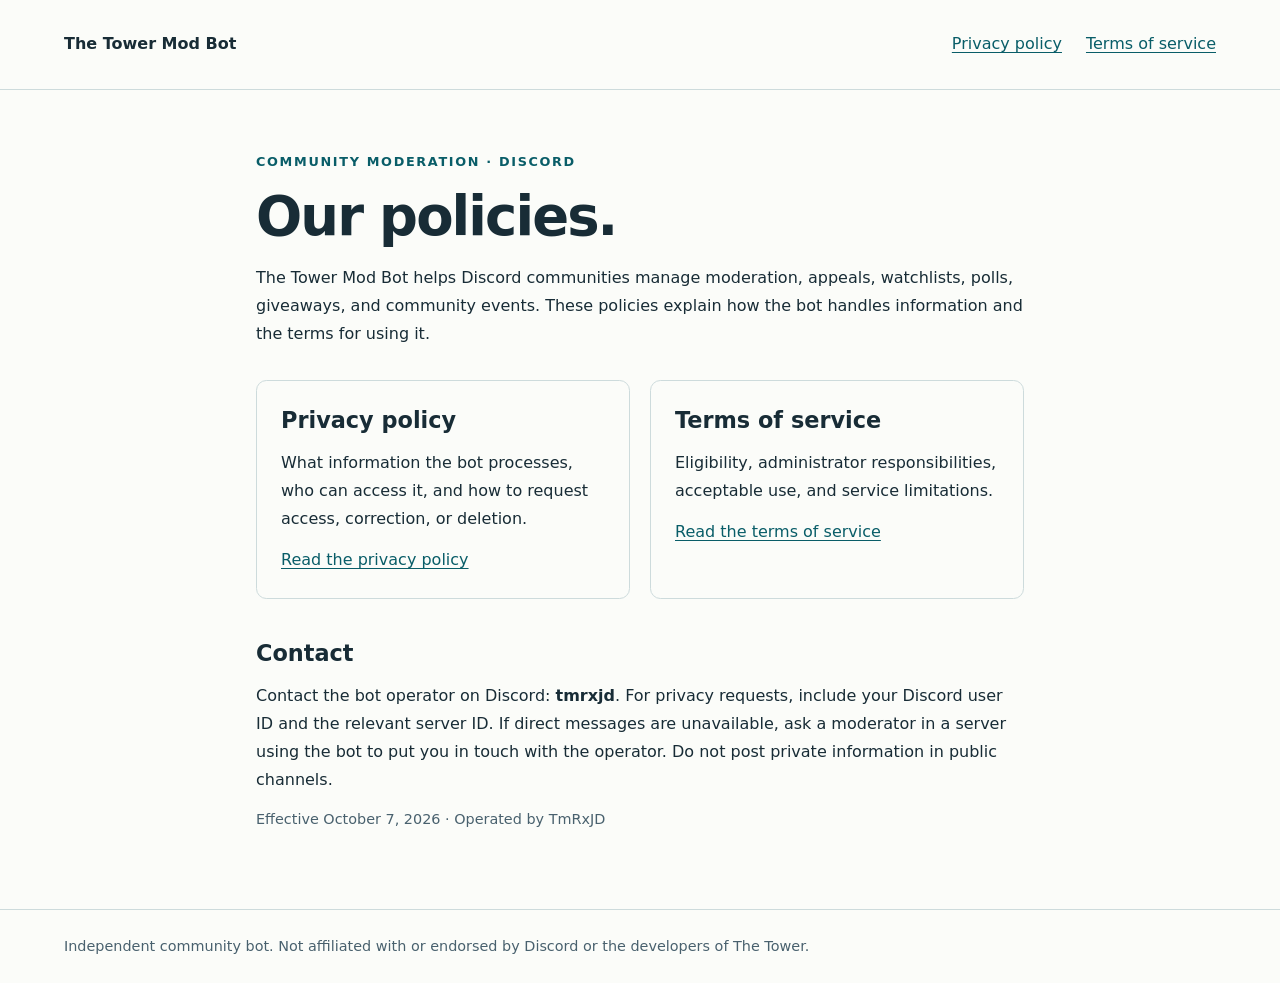
==== index.html @ 6e04f103 "Add Tower Mod Bot policies" ====
<!doctype html>
<html lang="en">
<head><meta charset="utf-8"><meta name="viewport" content="width=device-width, initial-scale=1"><title>Policies | The Tower Mod Bot</title><meta name="description" content="Privacy policy and terms of service for The Tower Mod Bot on Discord."><link rel="stylesheet" href="styles.css"></head>
<body>
<a class="skip" href="#content">Skip to content</a>
<header><a class="brand" href="./">The Tower Mod Bot</a><nav aria-label="Primary"><a href="privacy/">Privacy policy</a><a href="terms/">Terms of service</a></nav></header>
<main id="content" tabindex="-1">
<p class="eyebrow">Community moderation · Discord</p>
<h1>Our policies.</h1>
<p>The Tower Mod Bot helps Discord communities manage moderation, appeals, watchlists, polls, giveaways, and community events. These policies explain how the bot handles information and the terms for using it.</p>
<div class="cards"><section class="card"><h2>Privacy policy</h2><p>What information the bot processes, who can access it, and how to request access, correction, or deletion.</p><a href="privacy/">Read the privacy policy</a></section><section class="card"><h2>Terms of service</h2><p>Eligibility, administrator responsibilities, acceptable use, and service limitations.</p><a href="terms/">Read the terms of service</a></section></div>
<h2>Contact</h2><p>Contact the bot operator on Discord: <strong>tmrxjd</strong>. For privacy requests, include your Discord user ID and the relevant server ID. If direct messages are unavailable, ask a moderator in a server using the bot to put you in touch with the operator. Do not post private information in public channels.</p>
<p class="meta">Effective October 7, 2026 · Operated by TmRxJD</p>
</main><footer>Independent community bot. Not affiliated with or endorsed by Discord or the developers of The Tower.</footer>
</body></html>
---- styles.css ----
:root { color-scheme: light; --ink: #182c36; --muted: #49616e; --accent: #095d68; --line: #cddbdc; --paper: #fbfcf9; }
body { margin: 0; background: var(--paper); color: var(--ink); font: 1rem/1.75 system-ui, sans-serif; }
a { color: var(--accent); text-underline-offset: .2em; overflow-wrap: anywhere; }
a:hover { text-decoration-thickness: 2px; }
a:focus-visible { outline: 3px solid var(--accent); outline-offset: 4px; }
.skip { position: absolute; inset-block-start: -6rem; inset-inline-start: 1rem; padding: .6rem 1rem; background: white; }
.skip:focus { inset-block-start: 1rem; }
header, main, footer { max-inline-size: 72rem; margin-inline: auto; padding-inline: clamp(1.25rem, 5vw, 4rem); }
header { padding-block: 1.5rem; border-block-end: 1px solid var(--line); display: flex; justify-content: space-between; align-items: center; gap: 1rem; flex-wrap: wrap; }
.brand { font-weight: 750; color: var(--ink); text-decoration: none; }
nav { display: flex; flex-wrap: wrap; gap: .5rem 1.5rem; }
nav a { display: inline-block; padding-block: .4rem; }
nav a[aria-current="page"] { font-weight: 750; }
main { max-inline-size: 48rem; padding-block: 3rem 4rem; }
.eyebrow { text-transform: uppercase; letter-spacing: .13em; font-size: .8rem; font-weight: 750; color: var(--accent); }
h1 { font-size: clamp(2.2rem, 6vw, 3.4rem); line-height: 1.15; letter-spacing: -.035em; margin-block: .65rem 1rem; }
h2 { font-size: 1.4rem; line-height: 1.4; margin-block: 2.4rem .7rem; }
p, ul, ol { margin-block: .8rem; }
li { margin-block: .45rem; }
.meta { color: var(--muted); font-size: .9rem; }
.summary { background: #eaf2ef; border-inline-start: 4px solid var(--accent); padding: 1rem 1.35rem; margin-block: 2rem; }
.cards { display: grid; grid-template-columns: repeat(auto-fit, minmax(min(100%, 18rem), 1fr)); gap: 1.25rem; margin-block: 2rem; }
.card { border: 1px solid var(--line); padding: 1.5rem; border-radius: .65rem; }
.card h2 { margin-block-start: 0; }
footer { border-block-start: 1px solid var(--line); padding-block: 1.5rem; color: var(--muted); font-size: .9rem; }
@media print { header, footer, .skip { display: none; } main { max-inline-size: none; padding: 0; } body { background: white; } h2 { break-after: avoid; } }
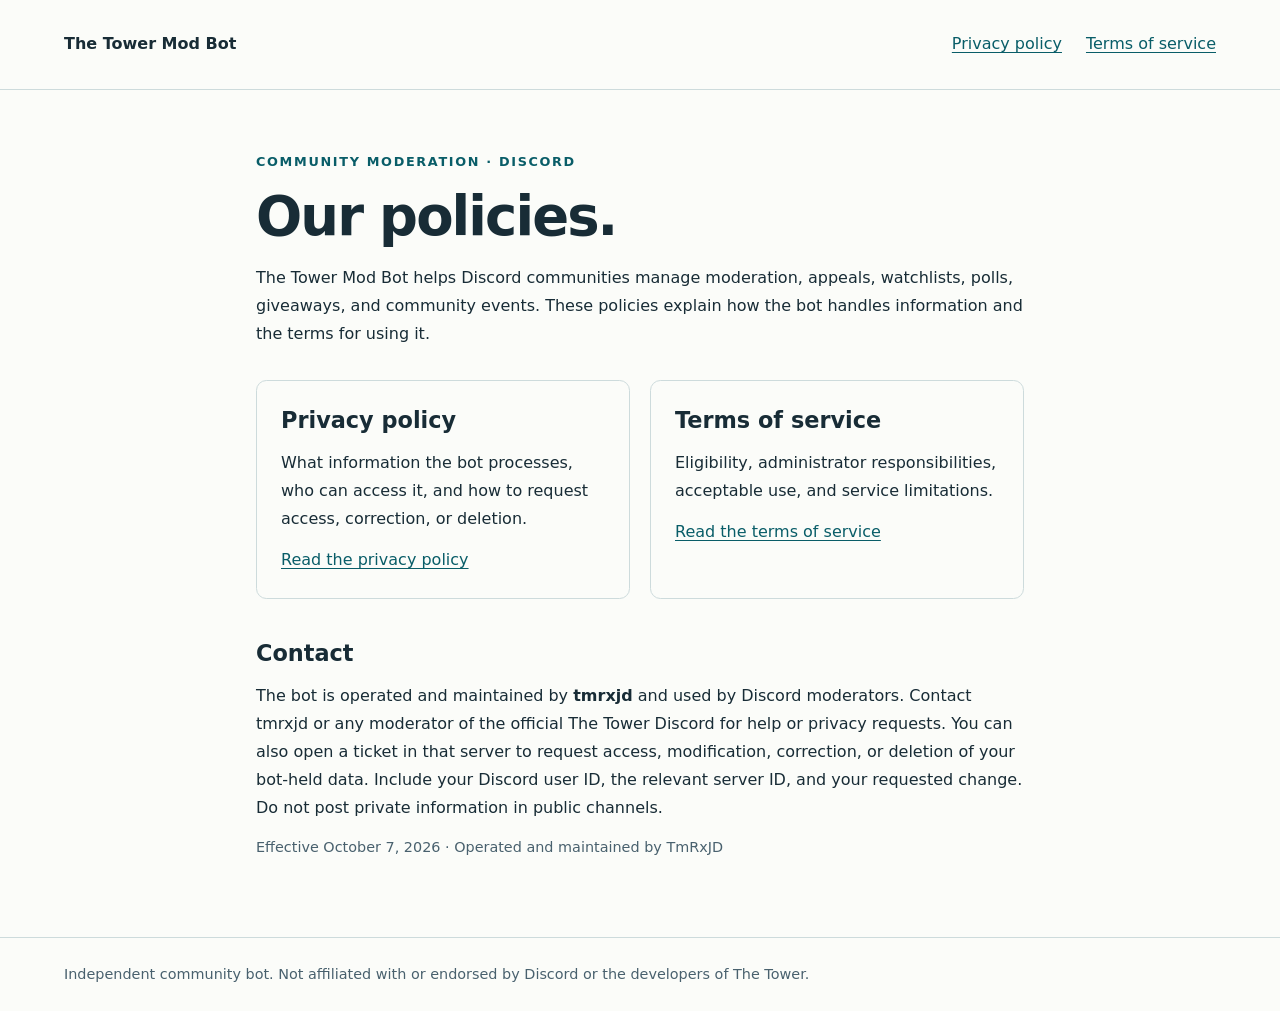
==== commit a7693249: "Clarify privacy requests, operator roles, and custom codec" ====
--- a/index.html
+++ b/index.html
@@ -1,6 +1,6 @@
 <!doctype html>
 <html lang="en">
-<head><meta charset="utf-8"><meta name="viewport" content="width=device-width, initial-scale=1"><title>Policies | The Tower Mod Bot</title><meta name="description" content="Privacy policy and terms of service for The Tower Mod Bot on Discord."><link rel="stylesheet" href="styles.css"></head>
+<head><meta charset="utf-8"><meta name="viewport" content="width=device-width, initial-scale=1"><title>Policies | The Tower Mod Bot</title><meta name="description" content="Privacy policy and terms of service for The Tower Mod Bot on Discord."><link rel="icon" href="data:image/svg+xml,%3Csvg xmlns=%27http://www.w3.org/2000/svg%27 viewBox=%270 0 64 64%27%3E%3Crect width=%2764%27 height=%2764%27 rx=%2712%27 fill=%27%23095d68%27/%3E%3Ctext x=%2732%27 y=%2745%27 text-anchor=%27middle%27 font-family=%27sans-serif%27 font-size=%2740%27 fill=%27white%27%3ET%3C/text%3E%3C/svg%3E"><link rel="stylesheet" href="styles.css"></head>
 <body>
 <a class="skip" href="#content">Skip to content</a>
 <header><a class="brand" href="./">The Tower Mod Bot</a><nav aria-label="Primary"><a href="privacy/">Privacy policy</a><a href="terms/">Terms of service</a></nav></header>
@@ -9,7 +9,7 @@
 <h1>Our policies.</h1>
 <p>The Tower Mod Bot helps Discord communities manage moderation, appeals, watchlists, polls, giveaways, and community events. These policies explain how the bot handles information and the terms for using it.</p>
 <div class="cards"><section class="card"><h2>Privacy policy</h2><p>What information the bot processes, who can access it, and how to request access, correction, or deletion.</p><a href="privacy/">Read the privacy policy</a></section><section class="card"><h2>Terms of service</h2><p>Eligibility, administrator responsibilities, acceptable use, and service limitations.</p><a href="terms/">Read the terms of service</a></section></div>
-<h2>Contact</h2><p>Contact the bot operator on Discord: <strong>tmrxjd</strong>. For privacy requests, include your Discord user ID and the relevant server ID. If direct messages are unavailable, ask a moderator in a server using the bot to put you in touch with the operator. Do not post private information in public channels.</p>
-<p class="meta">Effective October 7, 2026 · Operated by TmRxJD</p>
+<h2>Contact</h2><p>The bot is operated and maintained by <strong>tmrxjd</strong> and used by Discord moderators. Contact tmrxjd or any moderator of the official The Tower Discord for help or privacy requests. You can also open a ticket in that server to request access, modification, correction, or deletion of your bot-held data. Include your Discord user ID, the relevant server ID, and your requested change. Do not post private information in public channels.</p>
+<p class="meta">Effective October 7, 2026 · Operated and maintained by TmRxJD</p>
 </main><footer>Independent community bot. Not affiliated with or endorsed by Discord or the developers of The Tower.</footer>
 </body></html>
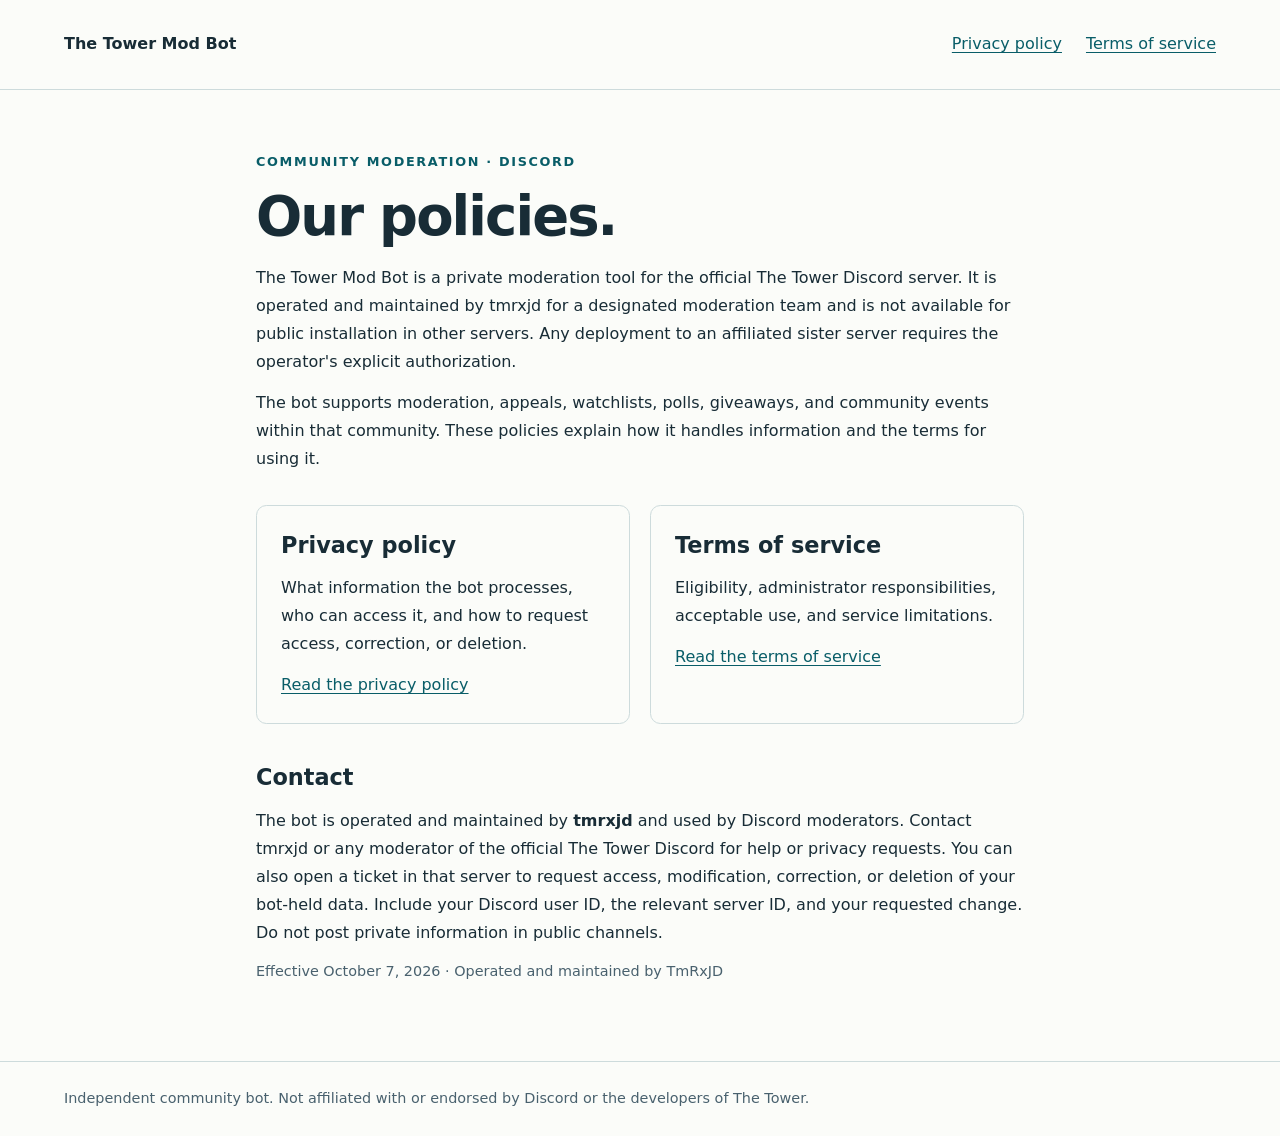
==== commit 76bf9135: "Clarify official Tower community scope and restricted installation" ====
--- a/index.html
+++ b/index.html
@@ -7,7 +7,8 @@
 <main id="content" tabindex="-1">
 <p class="eyebrow">Community moderation · Discord</p>
 <h1>Our policies.</h1>
-<p>The Tower Mod Bot helps Discord communities manage moderation, appeals, watchlists, polls, giveaways, and community events. These policies explain how the bot handles information and the terms for using it.</p>
+<p>The Tower Mod Bot is a private moderation tool for the official The Tower Discord server. It is operated and maintained by tmrxjd for a designated moderation team and is not available for public installation in other servers. Any deployment to an affiliated sister server requires the operator's explicit authorization.</p>
+<p>The bot supports moderation, appeals, watchlists, polls, giveaways, and community events within that community. These policies explain how it handles information and the terms for using it.</p>
 <div class="cards"><section class="card"><h2>Privacy policy</h2><p>What information the bot processes, who can access it, and how to request access, correction, or deletion.</p><a href="privacy/">Read the privacy policy</a></section><section class="card"><h2>Terms of service</h2><p>Eligibility, administrator responsibilities, acceptable use, and service limitations.</p><a href="terms/">Read the terms of service</a></section></div>
 <h2>Contact</h2><p>The bot is operated and maintained by <strong>tmrxjd</strong> and used by Discord moderators. Contact tmrxjd or any moderator of the official The Tower Discord for help or privacy requests. You can also open a ticket in that server to request access, modification, correction, or deletion of your bot-held data. Include your Discord user ID, the relevant server ID, and your requested change. Do not post private information in public channels.</p>
 <p class="meta">Effective October 7, 2026 · Operated and maintained by TmRxJD</p>
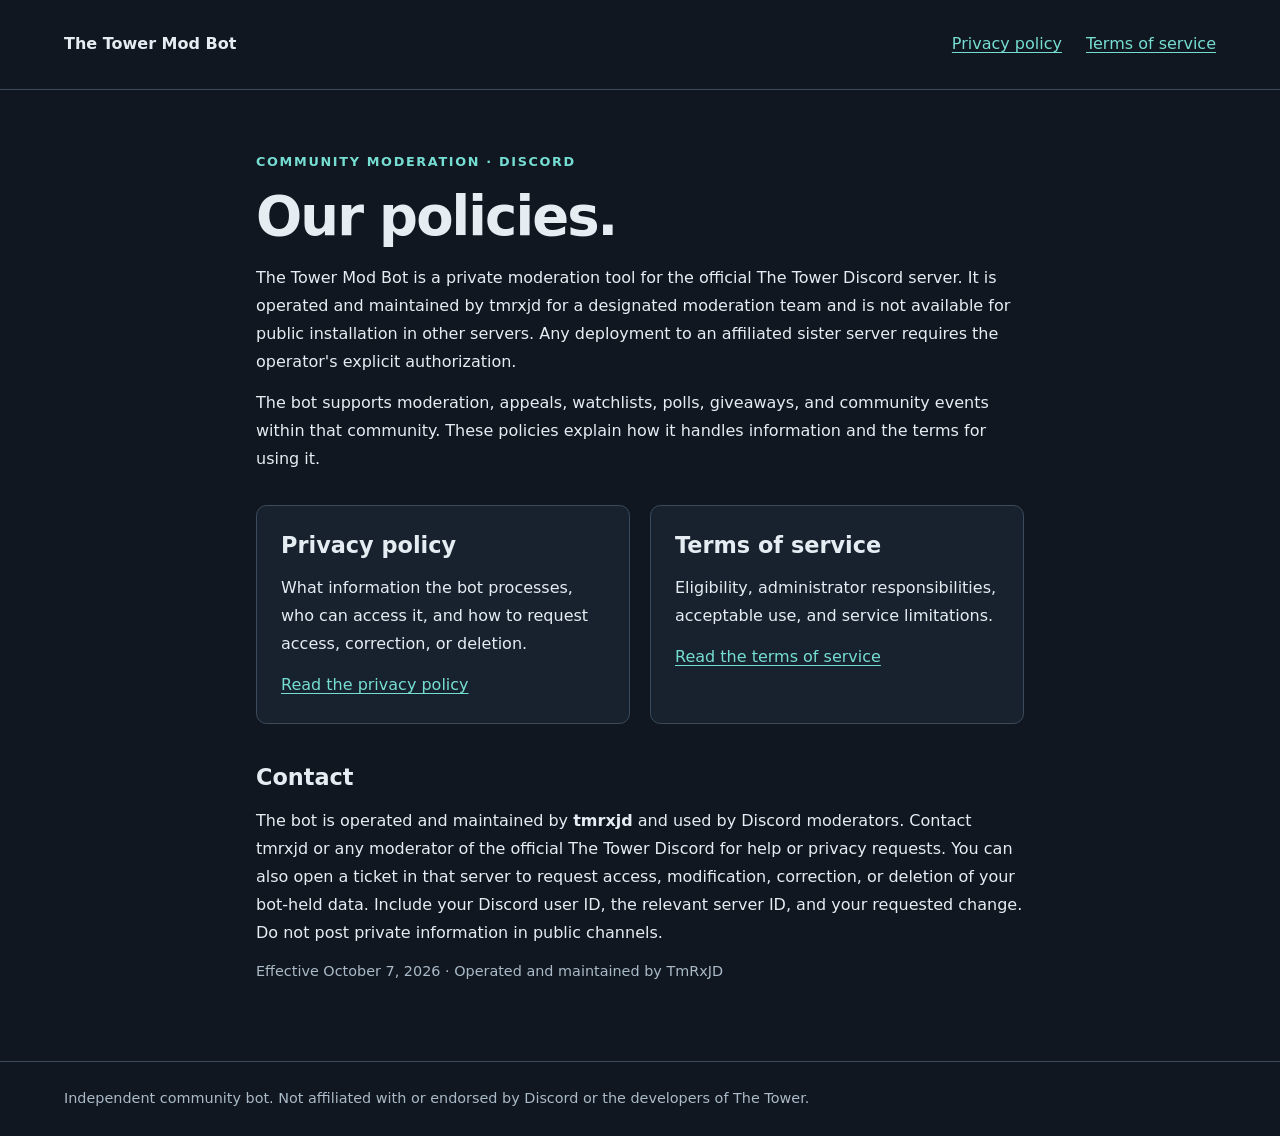
==== commit b0c497a2: "Apply dark theme to policy pages" ====
--- a/index.html
+++ b/index.html
@@ -1,6 +1,6 @@
 <!doctype html>
 <html lang="en">
-<head><meta charset="utf-8"><meta name="viewport" content="width=device-width, initial-scale=1"><title>Policies | The Tower Mod Bot</title><meta name="description" content="Privacy policy and terms of service for The Tower Mod Bot on Discord."><link rel="icon" href="data:image/svg+xml,%3Csvg xmlns=%27http://www.w3.org/2000/svg%27 viewBox=%270 0 64 64%27%3E%3Crect width=%2764%27 height=%2764%27 rx=%2712%27 fill=%27%23095d68%27/%3E%3Ctext x=%2732%27 y=%2745%27 text-anchor=%27middle%27 font-family=%27sans-serif%27 font-size=%2740%27 fill=%27white%27%3ET%3C/text%3E%3C/svg%3E"><link rel="stylesheet" href="styles.css"></head>
+<head><meta charset="utf-8"><meta name="color-scheme" content="dark"><meta name="theme-color" content="#101720"><meta name="viewport" content="width=device-width, initial-scale=1"><title>Policies | The Tower Mod Bot</title><meta name="description" content="Privacy policy and terms of service for The Tower Mod Bot on Discord."><link rel="icon" href="data:image/svg+xml,%3Csvg xmlns=%27http://www.w3.org/2000/svg%27 viewBox=%270 0 64 64%27%3E%3Crect width=%2764%27 height=%2764%27 rx=%2712%27 fill=%27%23095d68%27/%3E%3Ctext x=%2732%27 y=%2745%27 text-anchor=%27middle%27 font-family=%27sans-serif%27 font-size=%2740%27 fill=%27white%27%3ET%3C/text%3E%3C/svg%3E"><link rel="stylesheet" href="styles.css"></head>
 <body>
 <a class="skip" href="#content">Skip to content</a>
 <header><a class="brand" href="./">The Tower Mod Bot</a><nav aria-label="Primary"><a href="privacy/">Privacy policy</a><a href="terms/">Terms of service</a></nav></header>
--- a/styles.css
+++ b/styles.css
@@ -1,9 +1,9 @@
-:root { color-scheme: light; --ink: #182c36; --muted: #49616e; --accent: #095d68; --line: #cddbdc; --paper: #fbfcf9; }
+:root { color-scheme: dark; --ink: #e5edf3; --muted: #aabac8; --accent: #76ddd2; --line: #3b4b5c; --paper: #101720; --surface: #17222e; --summary: #182e33; }
 body { margin: 0; background: var(--paper); color: var(--ink); font: 1rem/1.75 system-ui, sans-serif; }
 a { color: var(--accent); text-underline-offset: .2em; overflow-wrap: anywhere; }
 a:hover { text-decoration-thickness: 2px; }
 a:focus-visible { outline: 3px solid var(--accent); outline-offset: 4px; }
-.skip { position: absolute; inset-block-start: -6rem; inset-inline-start: 1rem; padding: .6rem 1rem; background: white; }
+.skip { position: absolute; inset-block-start: -6rem; inset-inline-start: 1rem; padding: .6rem 1rem; background: var(--surface); border: 1px solid var(--accent); }
 .skip:focus { inset-block-start: 1rem; }
 header, main, footer { max-inline-size: 72rem; margin-inline: auto; padding-inline: clamp(1.25rem, 5vw, 4rem); }
 header { padding-block: 1.5rem; border-block-end: 1px solid var(--line); display: flex; justify-content: space-between; align-items: center; gap: 1rem; flex-wrap: wrap; }
@@ -18,9 +18,10 @@
 p, ul, ol { margin-block: .8rem; }
 li { margin-block: .45rem; }
 .meta { color: var(--muted); font-size: .9rem; }
-.summary { background: #eaf2ef; border-inline-start: 4px solid var(--accent); padding: 1rem 1.35rem; margin-block: 2rem; }
+.summary { background: var(--summary); border-inline-start: 4px solid var(--accent); padding: 1rem 1.35rem; margin-block: 2rem; }
 .cards { display: grid; grid-template-columns: repeat(auto-fit, minmax(min(100%, 18rem), 1fr)); gap: 1.25rem; margin-block: 2rem; }
-.card { border: 1px solid var(--line); padding: 1.5rem; border-radius: .65rem; }
+.card { background: var(--surface); border: 1px solid var(--line); padding: 1.5rem; border-radius: .65rem; }
 .card h2 { margin-block-start: 0; }
 footer { border-block-start: 1px solid var(--line); padding-block: 1.5rem; color: var(--muted); font-size: .9rem; }
-@media print { header, footer, .skip { display: none; } main { max-inline-size: none; padding: 0; } body { background: white; } h2 { break-after: avoid; } }
+@media (forced-colors: active) { :root { --ink: CanvasText; --muted: CanvasText; --accent: LinkText; --line: CanvasText; --paper: Canvas; --surface: Canvas; --summary: Canvas; } }
+@media print { :root { color-scheme: light; --ink: #182c36; --muted: #49616e; --accent: #095d68; --line: #cddbdc; --paper: white; --surface: white; --summary: #eaf2ef; } header, footer, .skip { display: none; } main { max-inline-size: none; padding: 0; } h2 { break-after: avoid; } }
